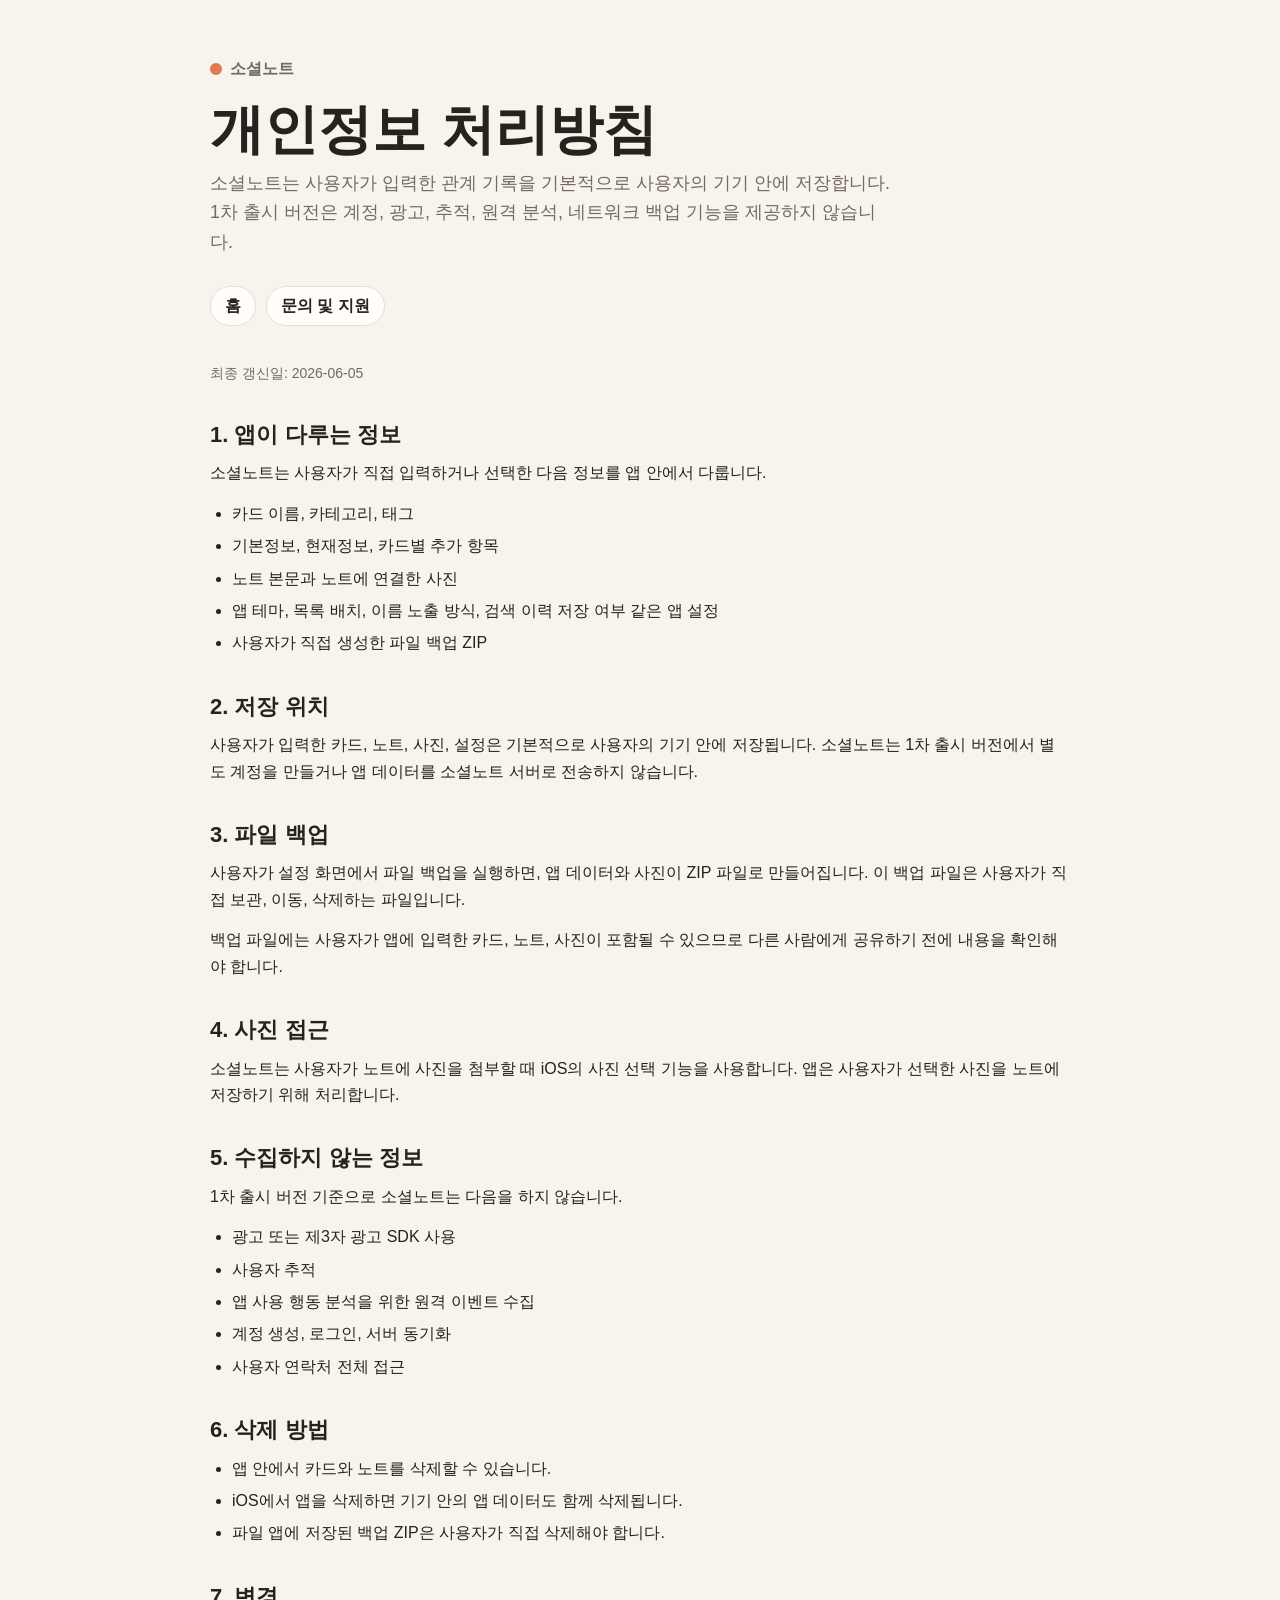
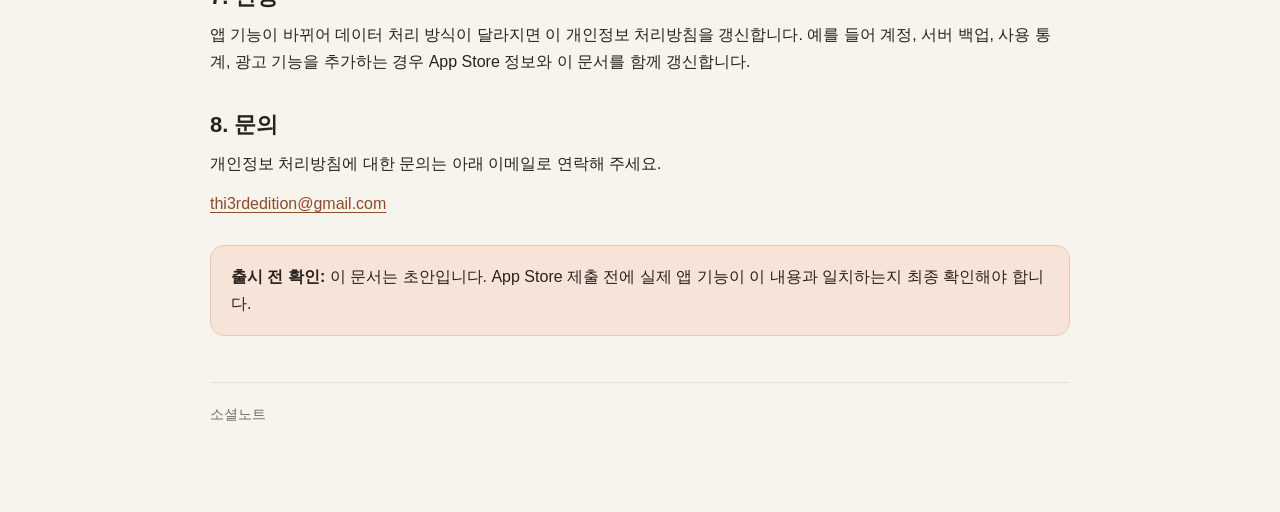
==== privacy.html @ 6debf4ea "[자동커밋 by GPT-5] - 소셜노트 공개 개인정보 처리방침 페이지 추가 - 문의 및 지원 페이지 추가" ====
<!doctype html>
<html lang="ko">
<head>
  <meta charset="utf-8">
  <meta name="viewport" content="width=device-width, initial-scale=1">
  <title>개인정보 처리방침 - 소셜노트</title>
  <link rel="stylesheet" href="styles.css">
</head>
<body>
  <main>
    <div class="brand"><span class="dot"></span>소셜노트</div>
    <h1>개인정보 처리방침</h1>
    <p class="lead">소셜노트는 사용자가 입력한 관계 기록을 기본적으로 사용자의 기기 안에 저장합니다. 1차 출시 버전은 계정, 광고, 추적, 원격 분석, 네트워크 백업 기능을 제공하지 않습니다.</p>

    <nav aria-label="소셜노트 문서">
      <a href="index.html">홈</a>
      <a href="support.html">문의 및 지원</a>
    </nav>

    <p class="meta">최종 갱신일: 2026-06-05</p>

    <section>
      <h2>1. 앱이 다루는 정보</h2>
      <p>소셜노트는 사용자가 직접 입력하거나 선택한 다음 정보를 앱 안에서 다룹니다.</p>
      <ul>
        <li>카드 이름, 카테고리, 태그</li>
        <li>기본정보, 현재정보, 카드별 추가 항목</li>
        <li>노트 본문과 노트에 연결한 사진</li>
        <li>앱 테마, 목록 배치, 이름 노출 방식, 검색 이력 저장 여부 같은 앱 설정</li>
        <li>사용자가 직접 생성한 파일 백업 ZIP</li>
      </ul>
    </section>

    <section>
      <h2>2. 저장 위치</h2>
      <p>사용자가 입력한 카드, 노트, 사진, 설정은 기본적으로 사용자의 기기 안에 저장됩니다. 소셜노트는 1차 출시 버전에서 별도 계정을 만들거나 앱 데이터를 소셜노트 서버로 전송하지 않습니다.</p>
    </section>

    <section>
      <h2>3. 파일 백업</h2>
      <p>사용자가 설정 화면에서 파일 백업을 실행하면, 앱 데이터와 사진이 ZIP 파일로 만들어집니다. 이 백업 파일은 사용자가 직접 보관, 이동, 삭제하는 파일입니다.</p>
      <p>백업 파일에는 사용자가 앱에 입력한 카드, 노트, 사진이 포함될 수 있으므로 다른 사람에게 공유하기 전에 내용을 확인해야 합니다.</p>
    </section>

    <section>
      <h2>4. 사진 접근</h2>
      <p>소셜노트는 사용자가 노트에 사진을 첨부할 때 iOS의 사진 선택 기능을 사용합니다. 앱은 사용자가 선택한 사진을 노트에 저장하기 위해 처리합니다.</p>
    </section>

    <section>
      <h2>5. 수집하지 않는 정보</h2>
      <p>1차 출시 버전 기준으로 소셜노트는 다음을 하지 않습니다.</p>
      <ul>
        <li>광고 또는 제3자 광고 SDK 사용</li>
        <li>사용자 추적</li>
        <li>앱 사용 행동 분석을 위한 원격 이벤트 수집</li>
        <li>계정 생성, 로그인, 서버 동기화</li>
        <li>사용자 연락처 전체 접근</li>
      </ul>
    </section>

    <section>
      <h2>6. 삭제 방법</h2>
      <ul>
        <li>앱 안에서 카드와 노트를 삭제할 수 있습니다.</li>
        <li>iOS에서 앱을 삭제하면 기기 안의 앱 데이터도 함께 삭제됩니다.</li>
        <li>파일 앱에 저장된 백업 ZIP은 사용자가 직접 삭제해야 합니다.</li>
      </ul>
    </section>

    <section>
      <h2>7. 변경</h2>
      <p>앱 기능이 바뀌어 데이터 처리 방식이 달라지면 이 개인정보 처리방침을 갱신합니다. 예를 들어 계정, 서버 백업, 사용 통계, 광고 기능을 추가하는 경우 App Store 정보와 이 문서를 함께 갱신합니다.</p>
    </section>

    <section>
      <h2>8. 문의</h2>
      <p>개인정보 처리방침에 대한 문의는 아래 이메일로 연락해 주세요.</p>
      <p><a href="mailto:thi3rdedition@gmail.com">thi3rdedition@gmail.com</a></p>
    </section>

    <div class="notice">
      <strong>출시 전 확인:</strong> 이 문서는 초안입니다. App Store 제출 전에 실제 앱 기능이 이 내용과 일치하는지 최종 확인해야 합니다.
    </div>

    <footer>
      <p>소셜노트</p>
    </footer>
  </main>
</body>
</html>
---- styles.css ----
:root {
  color-scheme: light;
  --bg: #f7f3ed;
  --surface: #fffdfa;
  --text: #27221d;
  --muted: #746a60;
  --line: #e7ded4;
  --accent: #df7b4c;
  --accent-soft: #f6e4d8;
}

* {
  box-sizing: border-box;
}

html {
  font-family: -apple-system, BlinkMacSystemFont, "Segoe UI", sans-serif;
  background: var(--bg);
  color: var(--text);
}

body {
  margin: 0;
  line-height: 1.65;
}

main {
  width: min(860px, calc(100% - 32px));
  margin: 0 auto;
  padding: 56px 0 72px;
}

nav {
  display: flex;
  flex-wrap: wrap;
  gap: 10px;
  margin: 28px 0 36px;
}

a {
  color: #8f4b2d;
  text-underline-offset: 3px;
}

nav a {
  display: inline-flex;
  align-items: center;
  min-height: 40px;
  padding: 0 14px;
  border: 1px solid var(--line);
  border-radius: 999px;
  background: var(--surface);
  color: var(--text);
  text-decoration: none;
  font-weight: 650;
}

h1 {
  margin: 0 0 10px;
  font-size: clamp(34px, 6vw, 54px);
  line-height: 1.08;
  letter-spacing: 0;
}

h2 {
  margin: 36px 0 12px;
  font-size: 22px;
  line-height: 1.25;
  letter-spacing: 0;
}

p {
  margin: 0 0 14px;
}

ul {
  margin: 0 0 18px;
  padding-left: 22px;
}

li + li {
  margin-top: 6px;
}

.lead {
  max-width: 680px;
  color: var(--muted);
  font-size: 18px;
}

.card {
  margin-top: 20px;
  padding: 22px;
  border: 1px solid var(--line);
  border-radius: 16px;
  background: var(--surface);
}

.notice {
  margin-top: 28px;
  padding: 18px 20px;
  border: 1px solid #ebc7b4;
  border-radius: 14px;
  background: var(--accent-soft);
}

.meta {
  color: var(--muted);
  font-size: 14px;
}

.brand {
  display: inline-flex;
  align-items: center;
  gap: 8px;
  margin-bottom: 18px;
  color: var(--muted);
  font-weight: 700;
}

.dot {
  width: 12px;
  height: 12px;
  border-radius: 50%;
  background: var(--accent);
}

footer {
  margin-top: 46px;
  padding-top: 20px;
  border-top: 1px solid var(--line);
  color: var(--muted);
  font-size: 14px;
}
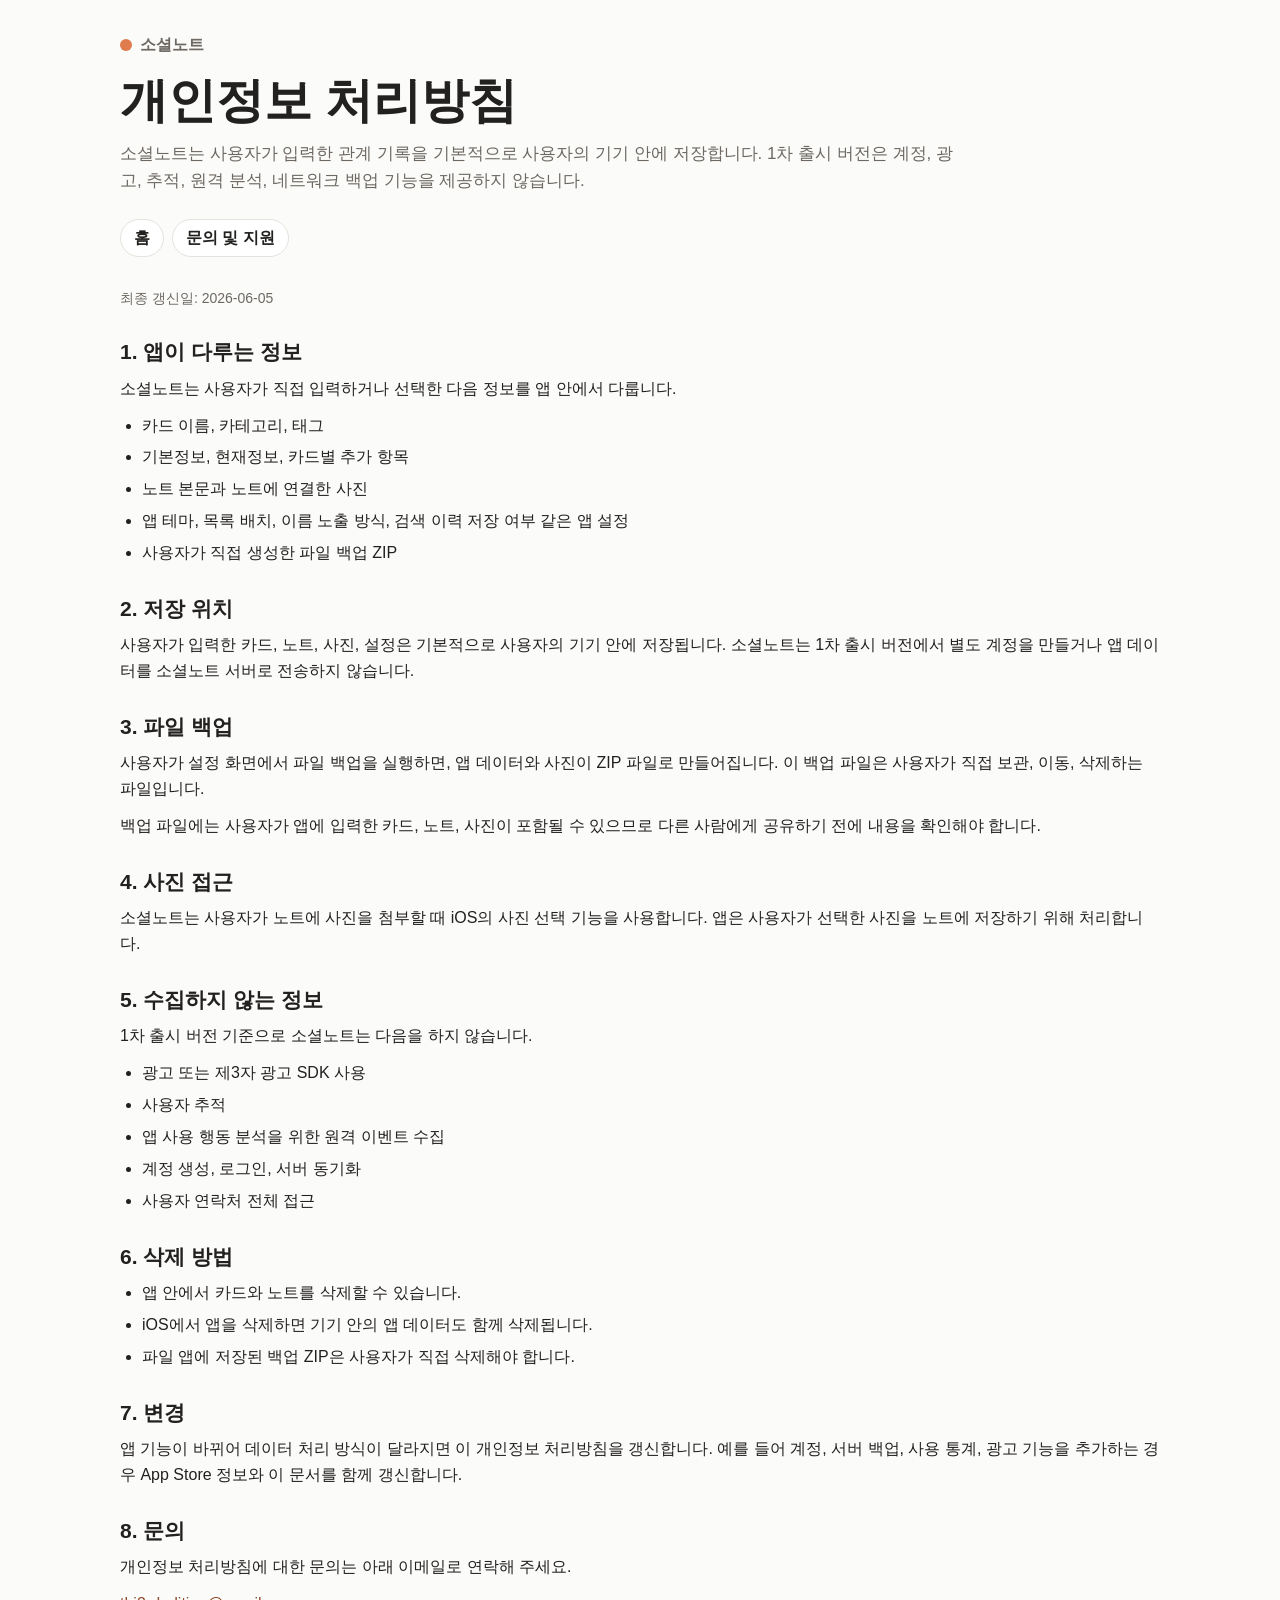
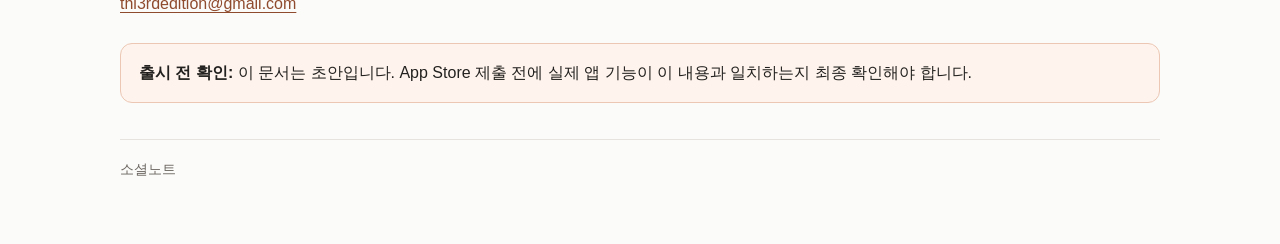
==== commit 322b0e68: "[자동커밋 by GPT-5] - 공개 페이지를 iOS 기본 화이트 테마에 맞게 조정 - 본문 폭과 페이지 여백을 정리" ====
--- a/privacy.html
+++ b/privacy.html
@@ -4,21 +4,18 @@
   <meta charset="utf-8">
   <meta name="viewport" content="width=device-width, initial-scale=1">
   <title>개인정보 처리방침 - 소셜노트</title>
-  <link rel="stylesheet" href="styles.css">
+  <link rel="stylesheet" href="styles.css?v=20260605-white">
 </head>
 <body>
   <main>
     <div class="brand"><span class="dot"></span>소셜노트</div>
     <h1>개인정보 처리방침</h1>
     <p class="lead">소셜노트는 사용자가 입력한 관계 기록을 기본적으로 사용자의 기기 안에 저장합니다. 1차 출시 버전은 계정, 광고, 추적, 원격 분석, 네트워크 백업 기능을 제공하지 않습니다.</p>
-
     <nav aria-label="소셜노트 문서">
       <a href="index.html">홈</a>
       <a href="support.html">문의 및 지원</a>
     </nav>
-
     <p class="meta">최종 갱신일: 2026-06-05</p>
-
     <section>
       <h2>1. 앱이 다루는 정보</h2>
       <p>소셜노트는 사용자가 직접 입력하거나 선택한 다음 정보를 앱 안에서 다룹니다.</p>
@@ -30,23 +27,19 @@
         <li>사용자가 직접 생성한 파일 백업 ZIP</li>
       </ul>
     </section>
-
     <section>
       <h2>2. 저장 위치</h2>
       <p>사용자가 입력한 카드, 노트, 사진, 설정은 기본적으로 사용자의 기기 안에 저장됩니다. 소셜노트는 1차 출시 버전에서 별도 계정을 만들거나 앱 데이터를 소셜노트 서버로 전송하지 않습니다.</p>
     </section>
-
     <section>
       <h2>3. 파일 백업</h2>
       <p>사용자가 설정 화면에서 파일 백업을 실행하면, 앱 데이터와 사진이 ZIP 파일로 만들어집니다. 이 백업 파일은 사용자가 직접 보관, 이동, 삭제하는 파일입니다.</p>
       <p>백업 파일에는 사용자가 앱에 입력한 카드, 노트, 사진이 포함될 수 있으므로 다른 사람에게 공유하기 전에 내용을 확인해야 합니다.</p>
     </section>
-
     <section>
       <h2>4. 사진 접근</h2>
       <p>소셜노트는 사용자가 노트에 사진을 첨부할 때 iOS의 사진 선택 기능을 사용합니다. 앱은 사용자가 선택한 사진을 노트에 저장하기 위해 처리합니다.</p>
     </section>
-
     <section>
       <h2>5. 수집하지 않는 정보</h2>
       <p>1차 출시 버전 기준으로 소셜노트는 다음을 하지 않습니다.</p>
@@ -58,7 +51,6 @@
         <li>사용자 연락처 전체 접근</li>
       </ul>
     </section>
-
     <section>
       <h2>6. 삭제 방법</h2>
       <ul>
@@ -67,22 +59,18 @@
         <li>파일 앱에 저장된 백업 ZIP은 사용자가 직접 삭제해야 합니다.</li>
       </ul>
     </section>
-
     <section>
       <h2>7. 변경</h2>
       <p>앱 기능이 바뀌어 데이터 처리 방식이 달라지면 이 개인정보 처리방침을 갱신합니다. 예를 들어 계정, 서버 백업, 사용 통계, 광고 기능을 추가하는 경우 App Store 정보와 이 문서를 함께 갱신합니다.</p>
     </section>
-
     <section>
       <h2>8. 문의</h2>
       <p>개인정보 처리방침에 대한 문의는 아래 이메일로 연락해 주세요.</p>
       <p><a href="mailto:thi3rdedition@gmail.com">thi3rdedition@gmail.com</a></p>
     </section>
-
     <div class="notice">
       <strong>출시 전 확인:</strong> 이 문서는 초안입니다. App Store 제출 전에 실제 앱 기능이 이 내용과 일치하는지 최종 확인해야 합니다.
     </div>
-
     <footer>
       <p>소셜노트</p>
     </footer>
--- a/styles.css
+++ b/styles.css
@@ -1,12 +1,12 @@
 :root {
   color-scheme: light;
-  --bg: #f7f3ed;
-  --surface: #fffdfa;
-  --text: #27221d;
-  --muted: #746a60;
-  --line: #e7ded4;
+  --bg: #fbfbfa;
+  --surface: #ffffff;
+  --text: #23211f;
+  --muted: #6d6862;
+  --line: #e6e2dd;
   --accent: #df7b4c;
-  --accent-soft: #f6e4d8;
+  --accent-soft: #fff4ed;
 }
 
 * {
@@ -21,20 +21,20 @@
 
 body {
   margin: 0;
-  line-height: 1.65;
+  line-height: 1.62;
 }
 
 main {
-  width: min(860px, calc(100% - 32px));
+  width: min(1040px, calc(100% - 40px));
   margin: 0 auto;
-  padding: 56px 0 72px;
+  padding: 32px 0 52px;
 }
 
 nav {
   display: flex;
   flex-wrap: wrap;
-  gap: 10px;
-  margin: 28px 0 36px;
+  gap: 8px;
+  margin: 24px 0 30px;
 }
 
 a {
@@ -45,8 +45,8 @@
 nav a {
   display: inline-flex;
   align-items: center;
-  min-height: 40px;
-  padding: 0 14px;
+  min-height: 38px;
+  padding: 0 13px;
   border: 1px solid var(--line);
   border-radius: 999px;
   background: var(--surface);
@@ -56,25 +56,31 @@
 }
 
 h1 {
-  margin: 0 0 10px;
-  font-size: clamp(34px, 6vw, 54px);
-  line-height: 1.08;
+  margin: 0 0 12px;
+  font-size: clamp(34px, 5vw, 48px);
+  line-height: 1.12;
   letter-spacing: 0;
 }
 
 h2 {
-  margin: 36px 0 12px;
-  font-size: 22px;
+  margin: 30px 0 10px;
+  font-size: 21px;
   line-height: 1.25;
   letter-spacing: 0;
 }
 
+h3 {
+  margin: 22px 0 7px;
+  font-size: 17px;
+  line-height: 1.35;
+}
+
 p {
-  margin: 0 0 14px;
+  margin: 0 0 11px;
 }
 
 ul {
-  margin: 0 0 18px;
+  margin: 0 0 14px;
   padding-left: 22px;
 }
 
@@ -83,24 +89,24 @@
 }
 
 .lead {
-  max-width: 680px;
+  max-width: 850px;
   color: var(--muted);
-  font-size: 18px;
+  font-size: 17px;
 }
 
 .card {
-  margin-top: 20px;
-  padding: 22px;
+  margin-top: 18px;
+  padding: 20px 22px;
   border: 1px solid var(--line);
-  border-radius: 16px;
+  border-radius: 14px;
   background: var(--surface);
 }
 
 .notice {
-  margin-top: 28px;
-  padding: 18px 20px;
+  margin-top: 26px;
+  padding: 16px 18px;
   border: 1px solid #ebc7b4;
-  border-radius: 14px;
+  border-radius: 12px;
   background: var(--accent-soft);
 }
 
@@ -113,7 +119,7 @@
   display: inline-flex;
   align-items: center;
   gap: 8px;
-  margin-bottom: 18px;
+  margin-bottom: 16px;
   color: var(--muted);
   font-weight: 700;
 }
@@ -126,8 +132,8 @@
 }
 
 footer {
-  margin-top: 46px;
-  padding-top: 20px;
+  margin-top: 36px;
+  padding-top: 18px;
   border-top: 1px solid var(--line);
   color: var(--muted);
   font-size: 14px;
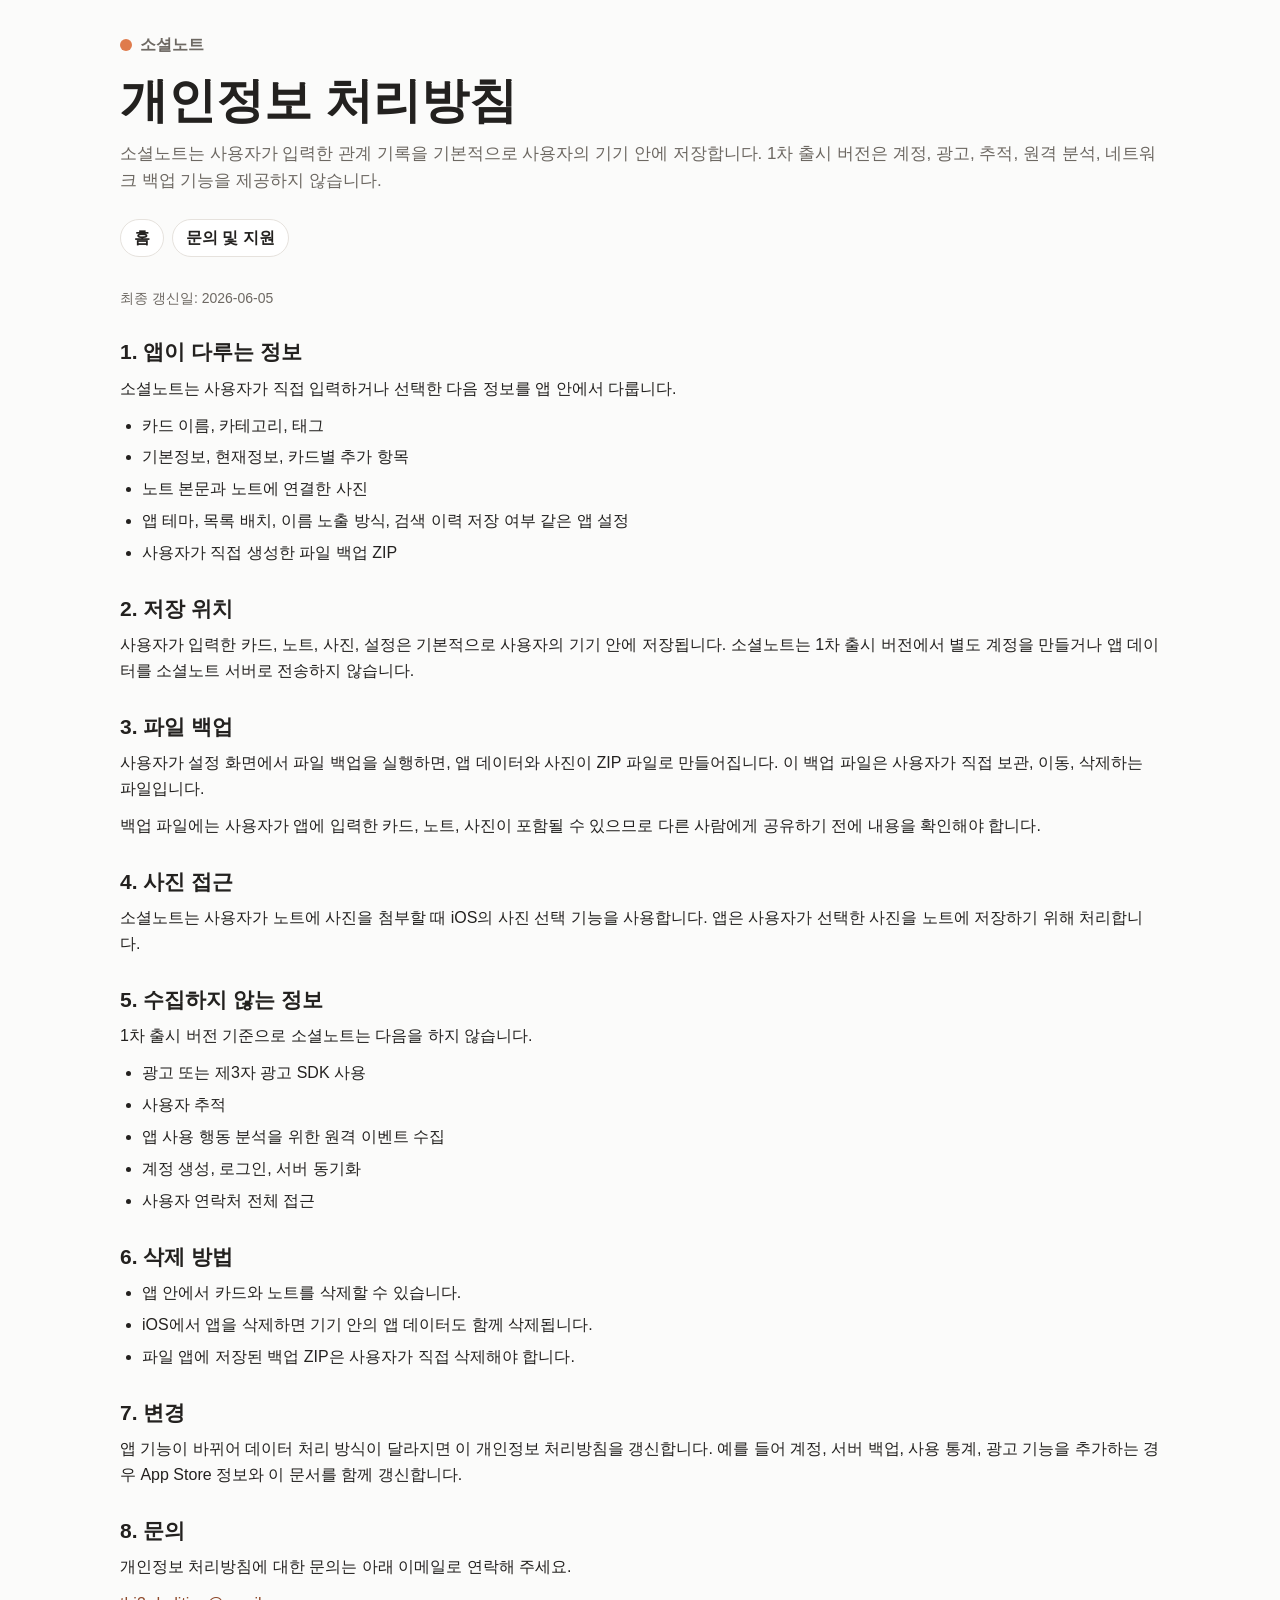
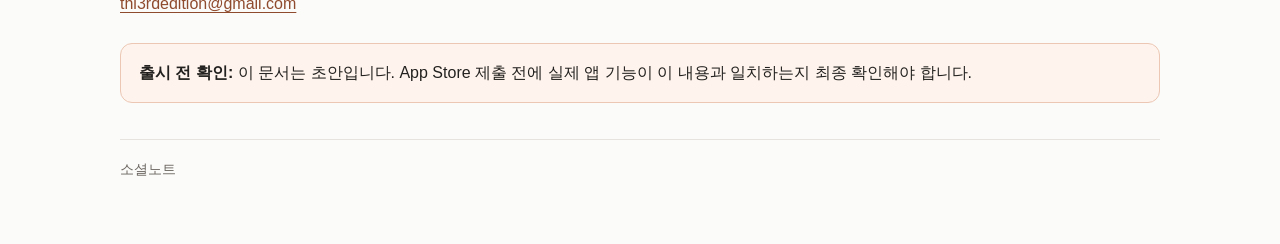
==== commit c148482f: "[자동커밋 by GPT-5] - 상단 설명 폭을 본문과 맞춤 - 공개 페이지 CSS 캐시 버전 갱신" ====
--- a/privacy.html
+++ b/privacy.html
@@ -4,7 +4,7 @@
   <meta charset="utf-8">
   <meta name="viewport" content="width=device-width, initial-scale=1">
   <title>개인정보 처리방침 - 소셜노트</title>
-  <link rel="stylesheet" href="styles.css?v=20260605-white">
+  <link rel="stylesheet" href="styles.css?v=20260605-white-wide">
 </head>
 <body>
   <main>
--- a/styles.css
+++ b/styles.css
@@ -89,7 +89,7 @@
 }
 
 .lead {
-  max-width: 850px;
+  max-width: none;
   color: var(--muted);
   font-size: 17px;
 }
